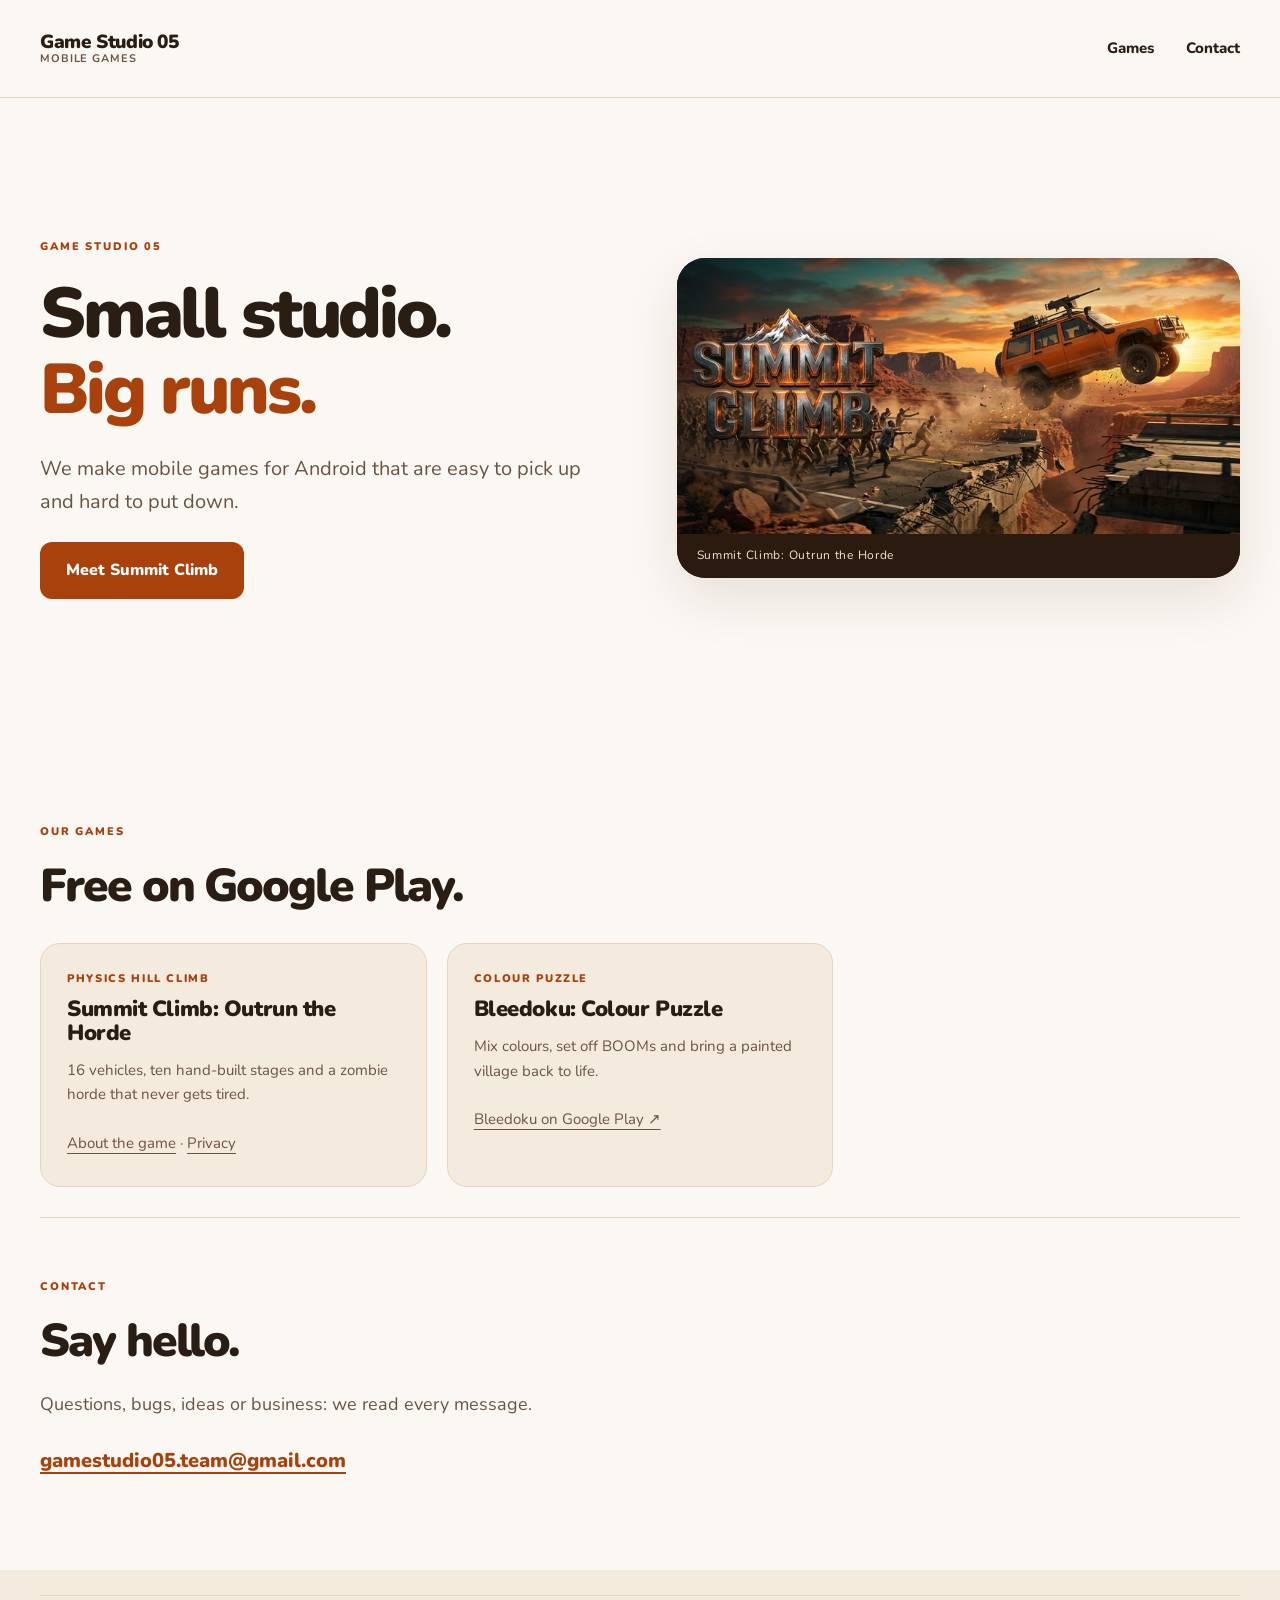
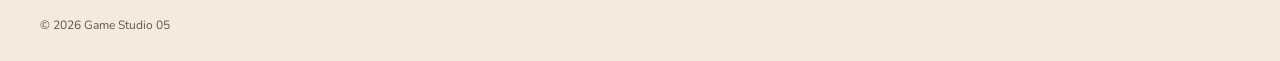
==== index.html @ c9cefb6d "Game Studio 05 site: studio home and Summit Climb pages" ====
<!DOCTYPE html>
<html lang="en-GB">
<head>
<meta charset="utf-8">
<meta name="viewport" content="width=device-width,initial-scale=1">
<title>Game Studio 05 | Mobile games for Android</title>
<meta http-equiv="Content-Security-Policy" content="default-src 'self'; script-src 'self'; style-src 'self'; img-src 'self'; font-src 'self'; media-src 'self'; connect-src 'self'; object-src 'none'; base-uri 'self'; form-action 'none'">
<meta name="referrer" content="strict-origin-when-cross-origin">
<meta name="description" content="Game Studio 05 makes mobile games for Android: Summit Climb, a physics hill climb with a zombie horde, and Bleedoku, a colour-mixing puzzle.">
<link rel="canonical" href="https://gamestudio05.github.io/">
<meta property="og:type" content="website">
<meta property="og:title" content="Game Studio 05">
<meta property="og:description" content="Mobile games for Android: Summit Climb and Bleedoku.">
<meta property="og:url" content="https://gamestudio05.github.io/">
<meta property="og:image" content="https://gamestudio05.github.io/assets/img/summit-social.jpg">
<meta name="twitter:card" content="summary_large_image">
<meta name="theme-color" content="#fbf7f2" media="(prefers-color-scheme: light)">
<meta name="theme-color" content="#15110e" media="(prefers-color-scheme: dark)">
<link rel="icon" href="/assets/img/summit-icon-32.png" sizes="32x32">
<link rel="apple-touch-icon" href="/assets/img/summit-icon-180.png">
<link rel="preload" as="font" href="/assets/fonts/nunito-latin.woff2" type="font/woff2" crossorigin>
<link rel="stylesheet" href="/assets/css/site.css">
<link rel="stylesheet" href="/assets/css/summit.css">
</head>
<body class="summit">
<a class="skip" href="#main">Skip to content</a>
<header>
<a class="sc-brand" href="/">
<span>Game Studio 05<small>MOBILE GAMES</small></span>
</a>
<nav aria-label="Main">
<a href="#games">Games</a>
<a href="#contact">Contact</a>
</nav>
</header>
<main id="main">
<section class="hero wrap">
<div>
<p class="eyebrow">GAME STUDIO 05</p>
<h1>Small studio.<br><em>Big runs.</em></h1>
<p class="lead">We make mobile games for Android that are easy to pick up and hard to put down.</p>
<div class="actions">
<a class="button" href="/summit-climb/">Meet Summit Climb</a>
</div>
</div>
<figure class="sc-art">
<picture>
<source type="image/avif" srcset="/assets/img/summit-feature-480.avif 480w, /assets/img/summit-feature-768.avif 768w, /assets/img/summit-feature-1024.avif 1024w" sizes="(max-width: 600px) calc(100vw - 32px), (max-width: 1000px) 45vw, 560px">
<source type="image/webp" srcset="/assets/img/summit-feature-480.webp 480w, /assets/img/summit-feature-768.webp 768w, /assets/img/summit-feature-1024.webp 1024w" sizes="(max-width: 600px) calc(100vw - 32px), (max-width: 1000px) 45vw, 560px">
<img src="/assets/img/summit-feature-768.jpg" width="1024" height="500" alt="Summit Climb: an off-roader races up a desert road ahead of a zombie horde" fetchpriority="high" decoding="async">
</picture>
<figcaption>Summit Climb: Outrun the Horde</figcaption>
</figure>
</section>
<section class="section wrap" id="games">
<div class="heading">
<div>
<p class="eyebrow">OUR GAMES</p>
<h2>Free on Google Play.</h2>
</div>
</div>
<ul class="sc-features">
<li>
<span class="tag">PHYSICS HILL CLIMB</span>
<h3>Summit Climb: Outrun the Horde</h3>
<p>16 vehicles, ten hand-built stages and a zombie horde that never gets tired.</p>
<p><a href="/summit-climb/">About the game</a> &middot; <a href="/summit-climb/privacy/">Privacy</a></p>
</li>
<li>
<span class="tag">COLOUR PUZZLE</span>
<h3>Bleedoku: Colour Puzzle</h3>
<p>Mix colours, set off BOOMs and bring a painted village back to life.</p>
<p><a href="https://play.google.com/store/apps/details?id=com.bleedoku.game" rel="noopener noreferrer">Bleedoku on Google Play &#8599;</a></p>
</li>
</ul>
</section>
<section class="sc-contact wrap" id="contact">
<div>
<p class="eyebrow">CONTACT</p>
<h2>Say hello.</h2>
<p>Questions, bugs, ideas or business: we read every message.</p>
<p><a class="sc-mail" href="mailto:gamestudio05.team@gmail.com">gamestudio05.team@gmail.com</a></p>
</div>
</section>
</main>
<footer>
<div class="wrap">
<div class="copyright">&copy; 2026 Game Studio 05</div>
</div>
</footer>
</body>
</html>
---- assets/css/site.css ----
@font-face {
  font-family:Nunito;
  src:url('../fonts/nunito-latin.woff2') format('woff2');
  font-weight:200 1000;
  font-display:swap
}
:root {
  color-scheme:light dark;
  --bg:#fcfaff;
  --surface:#f0eaf8;
  --card:#fff;
  --ink:#2b2450;
  --muted:#635675;
  --pink:#d63f8c;
  --violet:#7752de;
  --accent:#6743ad;
  --line:#ded4e9;
  --cyan:#00c2ef;
  --magenta:#ff2995;
  --yellow:#ffce32;
  --space:24px;
  --radius:24px;
  --shadow:0 20px 55px #38235312;
  --small:14px;
  --body:18px;
  --h1:clamp(46px,5.5vw,80px);
  --h2:clamp(34px,3.6vw,52px)
}
* {
  box-sizing:border-box
}
body {
  margin:0;
  background:var(--bg);
  color:var(--ink);
  font:var(--body)/1.65 Nunito,sans-serif
}
a {
  color:inherit;
  text-underline-offset:5px
}
img {
  max-width:100%;
  height:auto;
  display:block
}
figure {
  margin:0
}
h1,h2,h3 {
  line-height:1.08;
  letter-spacing:-.045em;
  margin:0 0 24px;
  font-weight:900
}
h1 {
  font-size:var(--h1)
}
h2 {
  font-size:var(--h2)
}
h3 {
  font-size:29px
}
p {
  color:var(--muted);
  margin:0 0 24px;
  max-width:65ch
}
h1 em {
  font-style:normal;
  color:var(--accent)
}
.wrap {
  width:min(1200px,calc(100% - 80px));
  margin:auto
}
header {
  max-width:1360px;
  margin:auto;
  min-height:98px;
  display:flex;
  align-items:center;
  justify-content:space-between;
  padding:0 40px;
  gap:32px;
  border-bottom:1px solid var(--line)
}
.brand img {
  width:160px;
  height:80px;
  object-fit:contain
}
nav {
  display:flex;
  gap:32px
}
nav a {
  text-decoration:none;
  font-size:15px;
  font-weight:800;
  padding:14px 0
}
.button {
  display:inline-flex;
  align-items:center;
  justify-content:center;
  gap:20px;
  background:var(--accent);
  color:#fff;
  border:2px solid transparent;
  border-radius:12px;
  padding:16px 24px;
  min-height:48px;
  line-height:1.3;
  font-size:16px;
  font-weight:850;
  text-decoration:none;
  transition:background .18s
}
.button:hover {
  background:#4f3289
}
.button:active {
  background:#3e246c
}
.button[aria-disabled=true] {
  background:#6a6473;
  cursor:not-allowed
}
.compact {
  font-size:14px;
  padding:12px 18px
}
a:focus-visible,video:focus-visible {
  outline:3px solid var(--accent);
  outline-offset:5px
}
.hero {
  display:grid;
  grid-template-columns:1.05fr 1fr;
  align-items:center;
  gap:45px;
  min-height:635px;
  padding:65px 0 60px
}
.eyebrow {
  font-size:11px;
  letter-spacing:.17em;
  font-weight:900;
  color:var(--accent);
  margin-bottom:20px
}
.lead {
  font-size:20px;
  max-width:48ch
}
.actions {
  display:flex;
  gap:24px;
  align-items:center;
  flex-wrap:wrap
}
.watch {
  display:inline-flex;
  gap:12px;
  align-items:center;
  min-height:48px;
  text-decoration:none;
  font-size:15px;
  font-weight:800
}
.watch span {
  font-size:12px;
  display:grid;
  place-items:center;
  width:36px;
  height:36px;
  border:1px solid var(--line);
  border-radius:50%
}
.facts {
  font-size:12px;
  margin:24px 0 0
}
.facts span {
  padding:0 7px
}
.hero-art {
  background:#f4effa;
  border-radius:36px;
  overflow:hidden;
  box-shadow:var(--shadow)
}
.hero-art>img {
  width:100%;
  mix-blend-mode:multiply
}
.hero-art figcaption {
  color:#635675;
  text-align:center;
  font-size:12px;
  letter-spacing:.06em;
  padding:5px 20px 24px
}
.numbers {
  display:flex;
  align-items:center;
  justify-content:space-between;
  border-block:1px solid var(--line);
  padding:28px 0
}
.numbers>div {
  display:flex;
  align-items:center;
  gap:18px
}
.numbers strong {
  font-size:40px;
  line-height:1;
  color:var(--accent)
}
.numbers span {
  font-size:13px;
  max-width:80px;
  line-height:1.5;
  color:var(--muted)
}
.numbers p {
  font-size:14px;
  margin:0
}
.section {
  padding:90px 0 30px
}
.heading {
  display:flex;
  justify-content:space-between;
  align-items:end;
  gap:35px;
  margin-bottom:32px
}
.heading h2 {
  margin-bottom:0
}
.heading>p {
  font-size:16px;
  margin-bottom:5px
}
.video {
  background:var(--surface);
  border:1px solid var(--line);
  border-radius:var(--radius);
  overflow:hidden
}
.video video {
  display:block;
  width:100%;
  aspect-ratio:16/9;
  background:#241a38
}
.video figcaption {
  padding:16px 25px;
  font-size:14px;
  font-weight:800;
  display:flex;
  justify-content:space-between
}
.video figcaption span {
  font-size:12px;
  color:var(--muted);
  font-weight:500
}
.split {
  display:grid;
  grid-template-columns:1fr 1fr;
  align-items:center;
  gap:90px
}
.recipe {
  display:flex;
  gap:14px;
  align-items:center;
  margin:28px 0 36px
}
.recipe img {
  width:55px
}
.recipe b {
  font-size:18px;
  color:var(--muted)
}
.rule {
  border-top:1px solid var(--line);
  padding:18px 0 0
}
.rule p {
  font-size:15px;
  margin-top:6px
}
.phone-stage {
  background:var(--surface);
  border-radius:36px;
  padding:40px;
  display:grid;
  justify-items:center
}
.phone-stage img {
  width:235px;
  border-radius:24px;
  border:5px solid white;
  box-shadow:var(--shadow)
}
.phone-stage figcaption {
  font-size:12px;
  color:var(--muted);
  margin-top:18px
}
.story {
  background:var(--surface);
  padding:70px 0;
  margin-top:80px
}
.village {
  height:490px;
  border-radius:200px 200px 20px 20px;
  overflow:hidden
}
.village img {
  height:100%;
  width:100%;
  object-fit:cover;
  object-position:50% 25%
}
.characters {
  display:flex;
  gap:28px;
  margin-top:32px
}
.characters figure {
  max-width:90px;
  text-align:center;
  font-size:13px;
  font-weight:800
}
.characters img {
  width:90px;
  height:90px;
  border-radius:50%;
  margin-bottom:10px
}
.chapters {
  display:grid;
  grid-template-columns:repeat(6,1fr);
  gap:18px;
  margin-top:35px
}
.chapters article {
  min-width:0
}
.chapters img {
  height:220px;
  width:100%;
  object-fit:cover;
  border-radius:16px
}
.chapters span {
  font-size:11px;
  color:var(--accent);
  display:block;
  margin:16px 0 6px;
  font-weight:900
}
.chapters h3 {
  font-size:20px;
  line-height:1.2
}
.modes {
  display:grid;
  grid-template-columns:repeat(3,1fr);
  gap:24px
}
.modes article {
  background:var(--surface);
  border-radius:var(--radius);
  padding:30px 30px 0;
  overflow:hidden;
  height:540px
}
.modes article>span {
  display:block
}
.modes p {
  font-size:15px
}
.modes article>img {
  width:180px;
  margin:24px auto 0;
  border:4px solid white;
  border-radius:20px
}
.modes .pets>img {
  border:0;
  border-radius:50%;
  width:240px
}
.calm {
  display:grid;
  grid-template-columns:1fr 1fr;
  gap:50px;
  border-bottom:1px solid var(--line);
  padding-bottom:70px
}
.calm ul {
  list-style:none;
  padding:0;
  margin:0
}
.calm li {
  padding:13px 0;
  border-bottom:1px solid var(--line);
  font-size:16px
}
.calm li:before {
  content:'\2713';
  color:var(--accent);
  margin-right:15px;
  font-weight:900
}
.final {
  text-align:center;
  padding:100px 0
}
.final h2 {
  font-size:clamp(42px,4.8vw,68px)
}
.final p {
  margin:24px auto 0;
  font-size:12px
}
.final .eyebrow {
  margin:0 auto 18px
}
footer {
  background:var(--surface);
  padding:25px 0
}
.footer-top {
  display:flex;
  align-items:center;
  justify-content:space-between;
  gap:25px;
  padding:0 0 30px
}
.footer-top img {
  width:145px;
  height:70px;
  object-fit:contain
}
.footer-top p {
  font-size:13px;
  margin:0
}
.footer-top b {
  display:block;
  font-size:14px;
  margin-bottom:8px
}
.footer-top a {
  font-size:14px;
  display:inline-block;
  min-height:44px;
  line-height:44px
}
.copyright {
  display:flex;
  justify-content:space-between;
  border-top:1px solid var(--line);
  padding-top:20px;
  font-size:12px;
  color:var(--muted)
}
@media(prefers-color-scheme:dark) {
  :root {
  --bg:#171322;
  --surface:#241d33;
  --card:#30263f;
  --ink:#f1eaff;
  --muted:#c3b8d0;
  --accent:#bda3f1;
  --line:#494052;
  --shadow:none
}
.button {
  background:#bda3f1;
  color:#21152f
}
.button:hover {
  background:#cdb9f7
}
.button:active {
  background:#a78cde
}
.button[aria-disabled=true] {
  background:#82758d;
  color:#171322
}
.hero-art {
  background:#e5daf0
}
.eyebrow {
  color:#bda3f1
}

}
@media(max-width:1000px) {
  .wrap {
  width:calc(100% - 48px)
}
header {
  padding:0 24px;
  gap:20px
}
nav {
  gap:20px
}
.hero {
  gap:25px;
  min-height:560px
}
.actions {
  gap:15px
}
.split {
  gap:45px
}
.numbers p {
  display:none
}
.chapters {
  grid-template-columns:repeat(3,1fr)
}
.chapters img {
  height:280px
}
.modes {
  gap:16px
}
.modes article {
  padding:22px 22px 0
}
.modes h3 {
  font-size:25px
}
.footer-top {
  gap:15px
}

}
@media(max-width:600px) {
  .wrap {
  width:calc(100% - 32px)
}
header {
  padding:8px 16px 12px;
  flex-wrap:wrap;
  gap:0
}
.brand img {
  width:124px;
  height:58px
}
header .compact {
  font-size:12px;
  gap:8px;
  padding:10px 12px;
  margin-left:auto
}
nav {
  order:3;
  width:100%;
  justify-content:center;
  gap:35px
}
nav a {
  font-size:13px;
  padding:10px 0;
  min-height:44px
}
.hero {
  grid-template-columns:1fr;
  gap:30px;
  padding:44px 0 36px;
  text-align:left
}
.hero h1 {
  font-size:49px
}
.eyebrow {
  font-size:10px;
  letter-spacing:.13em
}
.hero .lead {
  font-size:18px
}
.actions {
  gap:16px;
  align-items:center
}
.actions .button {
  font-size:14px;
  padding:15px 18px
}
.watch {
  font-size:13px
}
.hero-art {
  border-radius:22px
}
.hero-art figcaption {
  font-size:11px;
  padding-bottom:16px
}
.facts {
  font-size:11px
}
.numbers {
  gap:12px;
  padding:22px 0
}
.numbers>div {
  display:block
}
.numbers strong {
  font-size:29px
}
.numbers span {
  display:block;
  font-size:11px;
  margin-top:7px
}
.section {
  padding:55px 0 20px
}
.heading {
  display:block;
  margin-bottom:24px
}
.heading p {
  margin-top:20px;
  font-size:15px
}
.heading .eyebrow {
  margin-top:0
}
.video {
  border-radius:15px
}
.video figcaption {
  display:block;
  font-size:13px;
  padding:14px 16px
}
.video figcaption span {
  display:block;
  margin-top:5px;
  font-size:11px
}
.split {
  grid-template-columns:1fr;
  gap:30px
}
.recipe {
  gap:9px
}
.recipe img {
  width:48px
}
.phone-stage {
  padding:28px;
  border-radius:24px
}
.phone-stage img {
  width:205px
}
.story {
  margin-top:45px;
  padding:40px 0
}
.village {
  height:350px
}
.characters {
  gap:25px
}
.characters img {
  width:75px;
  height:75px
}
.chapters {
  grid-template-columns:repeat(2,1fr);
  gap:18px
}
.chapters img {
  height:230px
}
.chapters h3 {
  font-size:19px
}
.modes {
  grid-template-columns:1fr;
  gap:20px
}
.modes article {
  height:450px;
  padding:26px 26px 0
}
.modes article>img {
  width:170px;
  margin-top:22px
}
.modes .pets {
  height:390px
}
.modes .pets>img {
  width:200px
}
.modes h3 {
  font-size:29px
}
.calm {
  grid-template-columns:1fr;
  gap:12px;
  padding-bottom:45px
}
.calm h2 {
  margin-bottom:12px
}
.calm li {
  font-size:14px
}
.final {
  padding:65px 0
}
.final p {
  max-width:280px;
  line-height:1.8
}
.footer-top {
  display:block
}
.footer-top>div {
  margin-bottom:22px
}
.copyright {
  display:block;
  line-height:2
}
.copyright span {
  display:block
}

}
@media(prefers-reduced-motion:reduce) {
  * {
  transition:none!important;
  animation:none!important;
  scroll-behavior:auto!important
}

}

/* Production components and responsive-image wrappers. */
.hero-art picture {
  display:block
}
.hero-art picture img {
  width:100%;
  mix-blend-mode:multiply
}
.phone-stage picture {
  display:block;
  width:235px
}
.phone-stage picture img {
  width:100%;
  height:auto
}
.modes article>picture {
  display:block;
  width:180px;
  margin:24px auto 0
}
.modes article>picture img {
  width:100%;
  border:4px solid #fff;
  border-radius:20px
}
.modes .pets>picture {
  width:240px
}
.modes .pets>picture img {
  border:0;
  border-radius:50%
}
.village picture {
  display:block;
  height:100%
}
.brand picture {
  display:block
}
.chapters {
  display:flex;
  overflow-x:auto;
  scroll-snap-type:x mandatory;
  padding:0 0 18px;
  scrollbar-color:var(--accent) var(--surface)
}
.chapters article {
  flex:0 0 calc((100% - 90px)/6);
  scroll-snap-align:start
}
.chapters:focus-visible,.modes:focus-visible {
  outline:3px solid var(--accent);
  outline-offset:5px
}
.skip {
  position:fixed;
  top:-100px;
  left:16px;
  background:var(--card);
  color:var(--ink);
  z-index:100;
  padding:12px 20px
}
.skip:focus {
  top:16px
}
.transcript {
  margin-top:18px;
  font-size:14px;
  max-width:70ch
}
.transcript summary {
  cursor:pointer;
  min-height:44px;
  padding:10px 0;
  font-weight:800
}
.transcript p {
  margin-top:12px
}
.mix-button {
  font:800 14px Nunito,sans-serif;
  background:var(--surface);
  color:var(--ink);
  border:1px solid var(--line);
  border-radius:10px;
  padding:12px 18px;
  min-height:44px;
  cursor:pointer;
  margin-bottom:20px
}
.mix-button:hover {
  border-color:var(--accent)
}
.mix-button:focus-visible,summary:focus-visible {
  outline:3px solid var(--accent);
  outline-offset:4px
}
.mixing img:last-child {
  animation:mix .6s ease-out
}
.mixing img:not(:last-child) {
  animation:drop .6s ease-out
}
@keyframes mix {
  0% {
  transform:scale(.8)
}
55% {
  transform:scale(1.12)
}
100% {
  transform:scale(1)
}

}
@keyframes drop {
  0% {
  transform:translateY(-10px)
}
100% {
  transform:none
}

}
.enter {
  animation:enter .5s ease-out
}
@keyframes enter {
  from {
  transform:translateY(12px)
}
to {
  transform:none
}

}
.policy {
  display:grid;
  grid-template-columns:240px minmax(0,1fr);
  gap:65px;
  padding:65px 0 90px;
  align-items:start
}
.policy article {
  max-width:65ch;
  min-width:0
}
.policy h1 {
  font-size:clamp(34px,4vw,52px)
}
.policy h2 {
  font-size:28px;
  margin-top:45px;
  scroll-margin-top:20px
}
.policy p,.policy li {
  font-size:17px;
  overflow-wrap:anywhere
}
.policy em {
  font-style:normal;
  color:var(--accent)
}
.contents {
  display:block;
  border:1px solid var(--line);
  border-radius:16px;
  padding:22px;
  background:var(--surface)
}
.contents h2 {
  font-size:19px;
  margin:0 0 18px;
  letter-spacing:0
}
.contents ol {
  margin:0;
  padding-left:20px
}
.contents a {
  font-size:14px;
  line-height:1.4;
  min-height:44px;
  display:flex;
  align-items:center;
  padding:8px 0
}
.policy table {
  border-collapse:collapse;
  width:100%;
  font-size:14px;
  table-layout:fixed
}
.policy th,.policy td {
  padding:12px 8px;
  border-bottom:1px solid var(--line);
  text-align:left;
  vertical-align:top;
  overflow-wrap:anywhere
}
.policy th:first-child {
  width:43%
}
.policy code {
  font-size:12px;
  overflow-wrap:anywhere
}
.policy a {
  color:var(--accent)
}
.policy ul {
  padding-left:22px
}
.copyright a {
  min-height:44px;
  display:inline-block
}
.footer-top>div:nth-child(2)>a {
  overflow-wrap:anywhere
}
.footer-top>div {
  min-width:0
}
footer picture {
  display:block
}
.rule b {
  display:block
}
a:hover {
  text-decoration-thickness:2px
}
a:active {
  opacity:.85
}
.rule p {
  margin-bottom:18px
}
video {
  color-scheme:dark
}
picture>img {
  object-fit:contain
}
.village picture>img,.chapters picture>img {
  object-fit:cover
}
.modes {
  padding-bottom:18px
}
.hero-art figcaption {
  line-height:1.5
}
@media(max-width:1000px) {
  .chapters article {
  flex-basis:calc((100% - 36px)/3)
}
.policy {
  gap:30px;
  grid-template-columns:200px minmax(0,1fr)
}

}
@media(max-width:600px) {
  .phone-stage picture {
  width:205px
}
.chapters article {
  flex-basis:75%
}
.chapters img {
  height:280px
}
.modes {
  display:flex;
  overflow-x:auto;
  scroll-snap-type:x mandatory
}
.modes article {
  flex:0 0 87%;
  scroll-snap-align:start
}
.modes .pets {
  height:450px
}
.modes article>picture {
  width:170px
}
.modes .pets>picture {
  width:190px
}
.policy {
  display:block;
  padding:35px 0 55px
}
.contents {
  margin-bottom:35px
}
.policy p,.policy li {
  font-size:16px
}
.policy table {
  font-size:12px
}
.policy td,.policy th {
  padding:9px 5px
}
.policy code {
  font-size:11px
}
header .button {
  max-width:180px
}
.recipe {
  gap:7px
}
.recipe img {
  width:46px
}
.actions {
  gap:12px
}
.brand img {
  width:110px
}
.footer-top a {
  font-size:13px
}
.final .button {
  max-width:100%
}

}
@media(max-width:350px) {
  .hero h1 {
  font-size:43px
}
header .compact {
  font-size:11px;
  padding:11px 9px
}
.brand img {
  width:98px
}
.hero .eyebrow {
  font-size:9px
}
.recipe {
  gap:5px
}
.recipe img {
  width:42px
}
.recipe b {
  font-size:15px
}

}
@media(prefers-reduced-motion:reduce) {
  * {
  animation:none!important;
  transition:none!important;
  scroll-behavior:auto!important
}

}
@media(forced-colors:active) {
  .button,.contents,.mix-button {
  border:2px solid ButtonText
}
.button {
  color:LinkText
}
.hero-art img {
  mix-blend-mode:normal
}

}
@media print {
  header,footer,.skip,.contents,.mix-button {
  display:none!important
}
:root {
  --ink:#000;
  --bg:#fff;
  --muted:#222;
  --accent:#000;
  --line:#aaa
}
body {
  font-size:11pt;
  background:#fff;
  color:#000
}
.policy {
  display:block;
  width:100%;
  padding:0
}
.policy article {
  max-width:none
}
.policy h1 {
  font-size:24pt
}
.policy h2 {
  font-size:16pt;
  break-after:avoid
}
.policy p,.policy li {
  font-size:11pt
}
.policy tr {
  break-inside:avoid
}
a {
  color:#000;
  text-decoration:underline
}
.policy table {
  font-size:9pt
}

}

/* Keep below-the-fold sections out of the initial rendering work. */
main>section:not(.hero) {
  content-visibility:auto;
  contain-intrinsic-size:auto 700px
}
.hero-art picture img {
  mix-blend-mode:normal
}
@media print {
  main>section {
  content-visibility:visible;
  contain-intrinsic-size:none
}

}

.video-shell summary { position:relative; cursor:pointer; list-style:none; min-height:48px; }
.video-shell summary::-webkit-details-marker { display:none; }
.video-shell summary picture { display:block; }
.video-shell summary img { width:100%; height:auto; }
.video-open { position:absolute; bottom:24px; left:24px; padding:12px 24px; border-radius:10px; background:#30214a; color:#fff; font-weight:850; }
.video-close { display:none; padding:12px 24px; color:var(--ink); }
.video-shell[open] summary picture,.video-shell[open] .video-open { display:none; }
.video-shell[open] .video-close { display:block; }
---- assets/css/summit.css ----
/* Summit Climb pages. Loaded after site.css; re-themes the shared components. */
.summit {
  --bg:#fbf7f2;
  --surface:#f4eade;
  --card:#fff;
  --ink:#2a1d14;
  --muted:#6a5444;
  --accent:#a8410c;
  --line:#e5d4c2;
  --shadow:0 20px 55px #3a1f0c1a
}
.summit .button {
  background:var(--accent);
  color:#fff
}
.summit .button:hover {
  background:#8a3409
}
.summit .button:active {
  background:#702a07
}
.summit .eyebrow {
  color:var(--accent)
}
@media(prefers-color-scheme:dark) {
  .summit {
    --bg:#15110e;
    --surface:#231a14;
    --card:#2e231b;
    --ink:#f6ece2;
    --muted:#cfbeae;
    --accent:#ffa05a;
    --line:#4a3a2e;
    --shadow:none
  }
  .summit .button {
    background:#ffa05a;
    color:#1f1209
  }
  .summit .button:hover {
    background:#ffb57d
  }
  .summit .button:active {
    background:#f08a3e
  }
}
.sc-brand {
  display:flex;
  align-items:center;
  gap:12px;
  text-decoration:none;
  font-weight:900;
  font-size:19px;
  letter-spacing:-.02em;
  line-height:1.1
}
.sc-brand picture {
  display:block;
  flex:none
}
.sc-brand img {
  width:48px;
  height:48px;
  border-radius:12px
}
.sc-brand small {
  display:block;
  font-size:11px;
  font-weight:700;
  letter-spacing:.08em;
  color:var(--muted)
}
.sc-art {
  border-radius:28px;
  overflow:hidden;
  box-shadow:var(--shadow);
  background:#2a1a10
}
.sc-art picture,.sc-art img {
  display:block;
  width:100%
}
.sc-art figcaption {
  font-size:12px;
  letter-spacing:.06em;
  padding:12px 20px 14px;
  color:#f4e3d3;
  background:#2a1a10;
  line-height:1.5
}
.sc-features {
  display:grid;
  grid-template-columns:repeat(3,1fr);
  gap:20px;
  list-style:none;
  padding:0;
  margin:0
}
.sc-features li {
  background:var(--surface);
  border:1px solid var(--line);
  border-radius:20px;
  padding:26px 26px 6px
}
.sc-features h3 {
  font-size:22px;
  letter-spacing:-.02em;
  margin-bottom:12px
}
.sc-features p {
  font-size:15px
}
.sc-features .tag {
  display:block;
  font-size:11px;
  letter-spacing:.15em;
  font-weight:900;
  color:var(--accent);
  margin-bottom:10px
}
.sc-shots {
  display:flex;
  gap:16px;
  overflow-x:auto;
  scroll-snap-type:x mandatory;
  padding:0 0 18px;
  margin:0;
  list-style:none;
  scrollbar-color:var(--accent) var(--surface)
}
.sc-shots li {
  flex:0 0 calc((100% - 32px)/3);
  scroll-snap-align:start
}
.sc-shots img {
  width:100%;
  border-radius:14px;
  border:1px solid var(--line)
}
.sc-shots:focus-visible {
  outline:3px solid var(--accent);
  outline-offset:5px
}
.sc-contact {
  display:grid;
  grid-template-columns:1fr 1fr;
  gap:40px;
  align-items:start;
  border-top:1px solid var(--line);
  padding:60px 0 70px
}
.sc-contact a {
  color:var(--accent);
  overflow-wrap:anywhere
}
.sc-contact ul {
  list-style:none;
  padding:0;
  margin:0
}
.sc-contact li {
  border-bottom:1px solid var(--line)
}
.sc-contact li a {
  display:flex;
  align-items:center;
  min-height:48px;
  font-weight:800;
  font-size:16px
}
.sc-mail {
  font-size:20px;
  font-weight:850
}
.sc-steps li {
  margin-bottom:10px
}
.policy .sc-note {
  border-left:4px solid var(--accent);
  background:var(--surface);
  padding:14px 18px;
  border-radius:0 12px 12px 0
}
.footer-links {
  display:flex;
  flex-wrap:wrap;
  gap:0 24px
}
@media(max-width:1000px) {
  .sc-features {
    grid-template-columns:repeat(2,1fr)
  }
  .sc-shots li {
    flex-basis:45%
  }
}
@media(max-width:600px) {
  .sc-brand {
    font-size:16px;
    gap:10px;
    min-height:58px
  }
  .sc-brand img {
    width:40px;
    height:40px;
    border-radius:10px
  }
  .sc-brand small {
    font-size:10px
  }
  .summit .hero h1 {
    font-size:42px
  }
  .sc-art {
    border-radius:18px
  }
  .sc-features {
    grid-template-columns:1fr;
    gap:14px
  }
  .sc-features li {
    padding:22px 20px 4px
  }
  .sc-shots li {
    flex-basis:85%
  }
  .sc-contact {
    grid-template-columns:1fr;
    gap:10px;
    padding:45px 0 50px
  }
  .sc-mail {
    font-size:17px
  }
  .footer-links {
    display:block
  }
}
@media(max-width:350px) {
  .sc-brand small {
    display:none
  }
  .summit .hero h1 {
    font-size:37px
  }
}
@media(forced-colors:active) {
  .sc-features li,.sc-note {
    border:1px solid CanvasText
  }
}
@media print {
  .sc-contact,.sc-shots {
    display:none!important
  }
}
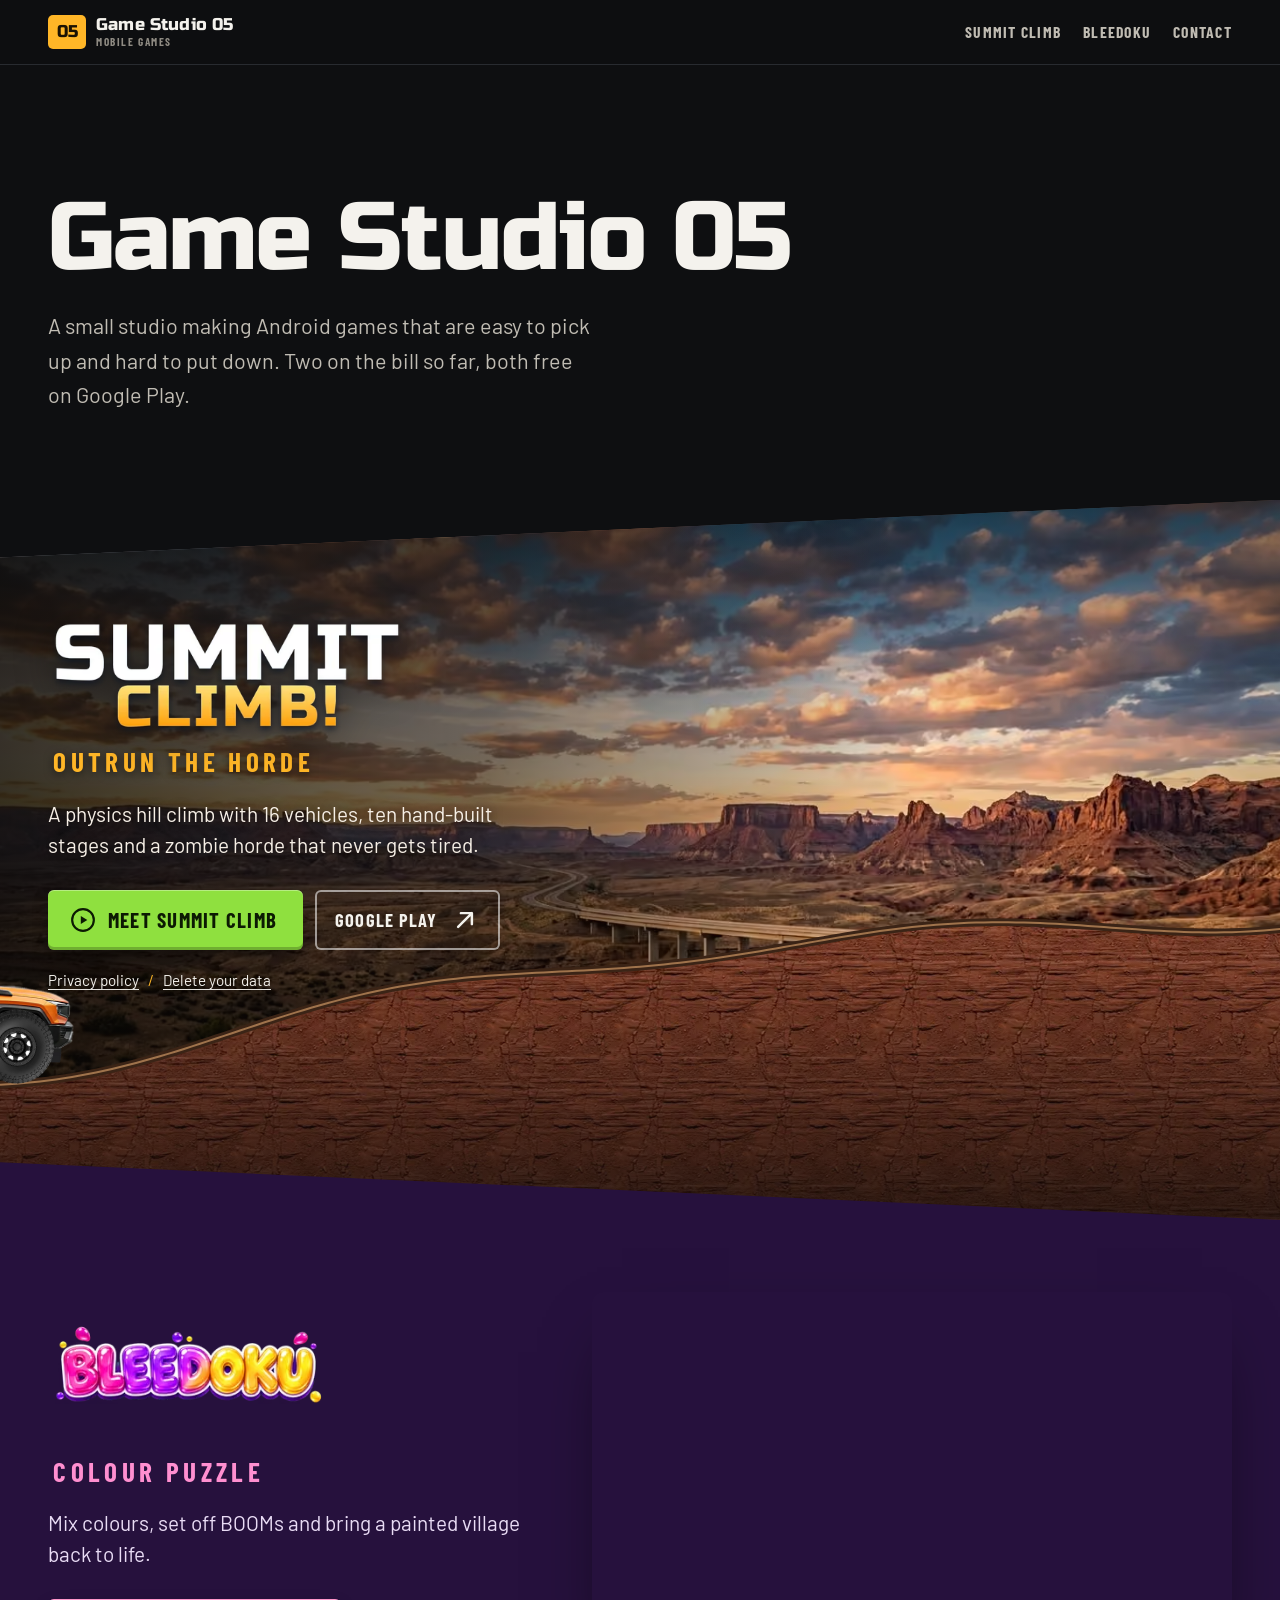
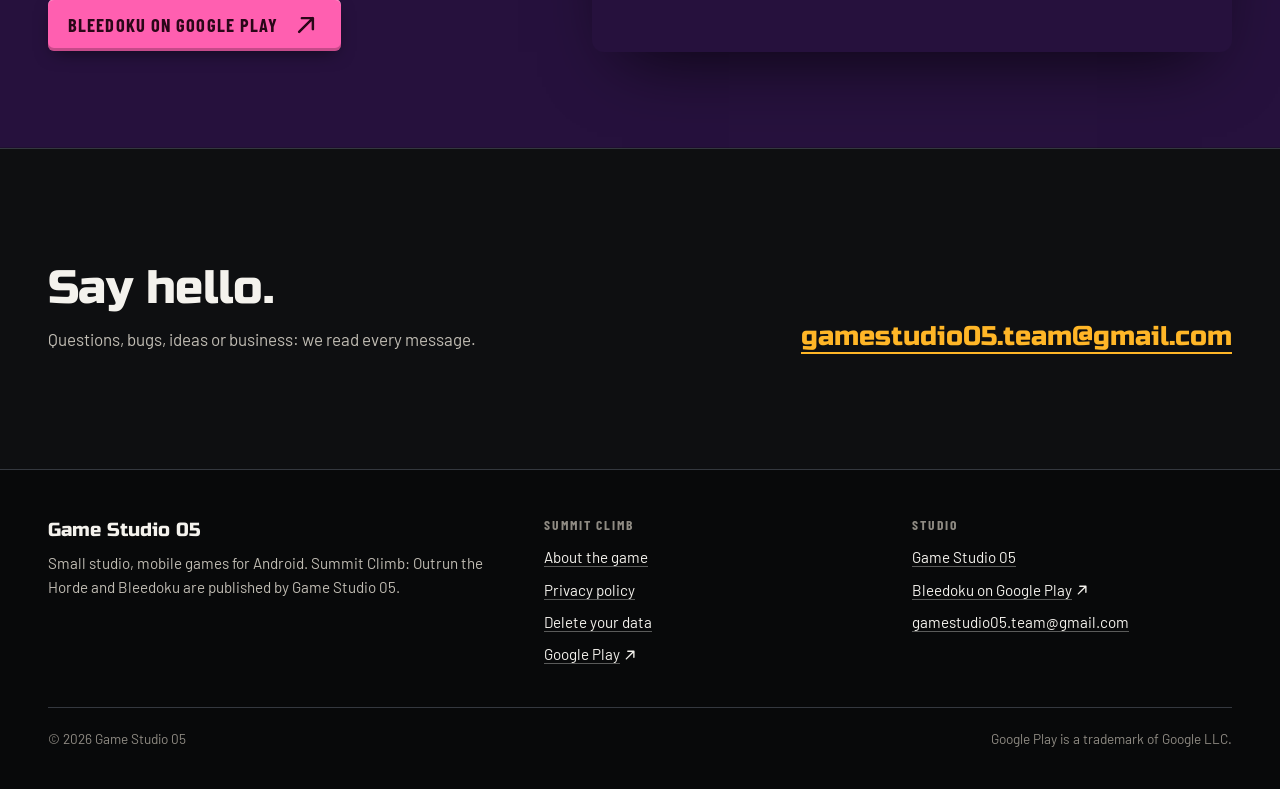
==== commit 1576aadb: "Redesign site: event-bill look, animated hero, vehicle lineup, stages, trailer - Summit Climb landin" ====
--- a/index.html
+++ b/index.html
@@ -4,88 +4,147 @@
 <meta charset="utf-8">
 <meta name="viewport" content="width=device-width,initial-scale=1">
 <title>Game Studio 05 | Mobile games for Android</title>
-<meta http-equiv="Content-Security-Policy" content="default-src 'self'; script-src 'self'; style-src 'self'; img-src 'self'; font-src 'self'; media-src 'self'; connect-src 'self'; object-src 'none'; base-uri 'self'; form-action 'none'">
+<meta http-equiv="Content-Security-Policy" content="default-src 'self'; script-src 'self' 'sha256-TTkpiu7VmJzlIJIToEE2RSGKJKx3FKjJg3OtOZBTOTg='; style-src 'self'; img-src 'self'; font-src 'self'; media-src 'self'; connect-src 'self'; object-src 'none'; base-uri 'self'; form-action 'none'">
 <meta name="referrer" content="strict-origin-when-cross-origin">
 <meta name="description" content="Game Studio 05 makes mobile games for Android: Summit Climb, a physics hill climb with a zombie horde, and Bleedoku, a colour-mixing puzzle.">
 <link rel="canonical" href="https://gamestudio05.github.io/">
 <meta property="og:type" content="website">
+<meta property="og:site_name" content="Game Studio 05">
 <meta property="og:title" content="Game Studio 05">
 <meta property="og:description" content="Mobile games for Android: Summit Climb and Bleedoku.">
 <meta property="og:url" content="https://gamestudio05.github.io/">
 <meta property="og:image" content="https://gamestudio05.github.io/assets/img/summit-social.jpg">
+<meta property="og:image:width" content="1200">
+<meta property="og:image:height" content="630">
+<meta property="og:image:alt" content="An orange off-roader leaps a broken desert bridge ahead of a zombie horde">
 <meta name="twitter:card" content="summary_large_image">
-<meta name="theme-color" content="#fbf7f2" media="(prefers-color-scheme: light)">
-<meta name="theme-color" content="#15110e" media="(prefers-color-scheme: dark)">
+<meta name="twitter:title" content="Game Studio 05">
+<meta name="twitter:description" content="Mobile games for Android: Summit Climb and Bleedoku.">
+<meta name="twitter:image" content="https://gamestudio05.github.io/assets/img/summit-social.jpg">
+<meta name="theme-color" content="#0e0f11">
 <link rel="icon" href="/assets/img/summit-icon-32.png" sizes="32x32">
 <link rel="apple-touch-icon" href="/assets/img/summit-icon-180.png">
-<link rel="preload" as="font" href="/assets/fonts/nunito-latin.woff2" type="font/woff2" crossorigin>
-<link rel="stylesheet" href="/assets/css/site.css">
-<link rel="stylesheet" href="/assets/css/summit.css">
+<link rel="preload" as="font" href="/assets/fonts/russo-one.woff2" type="font/woff2" crossorigin>
+<link rel="preload" as="font" href="/assets/fonts/barlow-condensed-700.woff2" type="font/woff2" crossorigin>
+<link rel="stylesheet" href="/assets/css/core.css">
+<link rel="stylesheet" href="/assets/css/game.css">
+<script src="/assets/js/summit.js" defer></script>
+<script type="application/ld+json">{"@context":"https://schema.org","@type":"Organization","name":"Game Studio 05","url":"https://gamestudio05.github.io/","email":"gamestudio05.team@gmail.com","logo":"https://gamestudio05.github.io/assets/img/summit-icon-192.png"}</script>
 </head>
-<body class="summit">
+<body class="page-home">
 <a class="skip" href="#main">Skip to content</a>
-<header>
-<a class="sc-brand" href="/">
-<span>Game Studio 05<small>MOBILE GAMES</small></span>
+<header class="site-header">
+<div class="wrap">
+<a class="brand" href="/" aria-label="Game Studio 05 home">
+<span class="studio-mark" aria-hidden="true">05</span>
+<span class="brand-text">Game Studio 05<small>Mobile games</small></span>
 </a>
-<nav aria-label="Main">
-<a href="#games">Games</a>
+<nav class="site-nav" aria-label="Main">
+<a href="#summit-climb">Summit Climb</a>
+<a href="#bleedoku">Bleedoku</a>
 <a href="#contact">Contact</a>
 </nav>
+</div>
 </header>
+
 <main id="main">
-<section class="hero wrap">
-<div>
-<p class="eyebrow">GAME STUDIO 05</p>
-<h1>Small studio.<br><em>Big runs.</em></h1>
-<p class="lead">We make mobile games for Android that are easy to pick up and hard to put down.</p>
-<div class="actions">
-<a class="button" href="/summit-climb/">Meet Summit Climb</a>
+
+<section class="marquee" aria-labelledby="studio-title">
+<div class="wrap">
+<h1 id="studio-title">Game Studio 05</h1>
+<p class="marquee-lead">A small studio making Android games that are easy to pick up and hard to put down. Two on the bill so far, both free on Google Play.</p>
+</div>
+</section>
+
+<section class="act act-summit" id="summit-climb" aria-labelledby="summit-title">
+<picture class="act-bg">
+<source type="image/avif" srcset="/assets/img/hero/highway-768.avif 768w, /assets/img/hero/highway-1376.avif 1376w" sizes="100vw">
+<source type="image/webp" srcset="/assets/img/hero/highway-768.webp 768w, /assets/img/hero/highway-1376.webp 1376w" sizes="100vw">
+<img src="/assets/img/hero/highway-1376.jpg" width="1376" height="768" alt="" fetchpriority="high" decoding="async">
+</picture>
+<canvas class="hero-stage" aria-hidden="true" data-attract></canvas>
+<div class="wrap act-copy">
+<h2 id="summit-title">
+<picture>
+<source type="image/avif" srcset="/assets/img/brand/summit-logo-480.avif 480w, /assets/img/brand/summit-logo-960.avif 960w" sizes="(max-width: 600px) 64vw, 380px">
+<source type="image/webp" srcset="/assets/img/brand/summit-logo-480.webp 480w, /assets/img/brand/summit-logo-960.webp 960w" sizes="(max-width: 600px) 64vw, 380px">
+<img class="act-logo" src="/assets/img/brand/summit-logo-480.png" width="480" height="158" alt="Summit Climb" decoding="async">
+</picture>
+<span class="hero-sub">Outrun the Horde</span>
+</h2>
+<p>A physics hill climb with 16 vehicles, ten hand-built stages and a zombie horde that never gets tired.</p>
+<div class="hero-actions">
+<a class="btn btn-play" href="/summit-climb/"><svg viewBox="0 0 24 24" aria-hidden="true"><circle cx="12" cy="12" r="10" fill="none" stroke="currentColor" stroke-width="2"/><path d="M10 8.2v7.6l6-3.8z" fill="currentColor"/></svg><span>Meet Summit Climb</span></a>
+<a class="btn btn-ghost" href="https://play.google.com/store/apps/details?id=com.gamestudio05.summitclimb&amp;referrer=utm_source%3Dwebsite%26utm_medium%3Dstudio-home" rel="noopener noreferrer"><span>Google Play</span><svg class="icon-ext" viewBox="0 0 16 16" aria-hidden="true"><path d="M5 3h8v8M13 3L3 13" fill="none" stroke="currentColor" stroke-width="1.8" stroke-linecap="round" stroke-linejoin="round"/></svg></a>
+</div>
+<p class="act-links"><a href="/summit-climb/privacy/">Privacy policy</a> <span aria-hidden="true">/</span> <a href="/summit-climb/delete-data/">Delete your data</a></p>
+</div>
+</section>
+
+<section class="act act-bleedoku" id="bleedoku" aria-labelledby="bleedoku-title">
+<div class="wrap act-bleedoku-grid">
+<div class="act-copy">
+<h2 id="bleedoku-title">
+<picture>
+<source type="image/avif" srcset="/assets/img/bleedoku/logo-160.avif 160w, /assets/img/bleedoku/logo-320.avif 320w" sizes="260px">
+<source type="image/webp" srcset="/assets/img/bleedoku/logo-160.webp 160w, /assets/img/bleedoku/logo-320.webp 320w" sizes="260px">
+<img class="bleedoku-logo" src="/assets/img/bleedoku/logo-320.png" width="320" height="180" alt="Bleedoku" loading="lazy" decoding="async">
+</picture>
+<span class="hero-sub">Colour Puzzle</span>
+</h2>
+<p>Mix colours, set off BOOMs and bring a painted village back to life.</p>
+<div class="hero-actions">
+<a class="btn btn-bleedoku" href="https://play.google.com/store/apps/details?id=com.bleedoku.game" rel="noopener noreferrer"><span>Bleedoku on Google Play</span><svg class="icon-ext" viewBox="0 0 16 16" aria-hidden="true"><path d="M5 3h8v8M13 3L3 13" fill="none" stroke="currentColor" stroke-width="1.8" stroke-linecap="round" stroke-linejoin="round"/></svg></a>
 </div>
 </div>
-<figure class="sc-art">
+<figure class="bleedoku-art">
 <picture>
-<source type="image/avif" srcset="/assets/img/summit-feature-480.avif 480w, /assets/img/summit-feature-768.avif 768w, /assets/img/summit-feature-1024.avif 1024w" sizes="(max-width: 600px) calc(100vw - 32px), (max-width: 1000px) 45vw, 560px">
-<source type="image/webp" srcset="/assets/img/summit-feature-480.webp 480w, /assets/img/summit-feature-768.webp 768w, /assets/img/summit-feature-1024.webp 1024w" sizes="(max-width: 600px) calc(100vw - 32px), (max-width: 1000px) 45vw, 560px">
-<img src="/assets/img/summit-feature-768.jpg" width="1024" height="500" alt="Summit Climb: an off-roader races up a desert road ahead of a zombie horde" fetchpriority="high" decoding="async">
+<source type="image/avif" srcset="/assets/img/bleedoku/trailer-poster-480.avif 480w, /assets/img/bleedoku/trailer-poster-768.avif 768w, /assets/img/bleedoku/trailer-poster-1200.avif 1200w" sizes="(max-width: 900px) 100vw, 640px">
+<source type="image/webp" srcset="/assets/img/bleedoku/trailer-poster-480.webp 480w, /assets/img/bleedoku/trailer-poster-768.webp 768w, /assets/img/bleedoku/trailer-poster-1200.webp 1200w" sizes="(max-width: 900px) 100vw, 640px">
+<img src="/assets/img/bleedoku/trailer-poster-768.jpg" width="768" height="432" alt="Bleedoku's jelly characters burst out of a splash of pink, blue and yellow paint" loading="lazy" decoding="async">
 </picture>
-<figcaption>Summit Climb: Outrun the Horde</figcaption>
 </figure>
+</div>
 </section>
-<section class="section wrap" id="games">
-<div class="heading">
+
+<section class="contact" id="contact" aria-labelledby="contact-title">
+<div class="wrap contact-grid">
 <div>
-<p class="eyebrow">OUR GAMES</p>
-<h2>Free on Google Play.</h2>
+<h2 id="contact-title">Say hello.</h2>
+<p>Questions, bugs, ideas or business: we read every message.</p>
+</div>
+<p class="contact-mail"><a href="mailto:gamestudio05.team@gmail.com">gamestudio05.team@gmail.com</a></p>
+</div>
+</section>
+
+</main>
+
+<footer class="site-footer">
+<div class="wrap">
+<div class="footer-grid">
+<div>
+<p class="footer-studio">Game Studio 05</p>
+<p>Small studio, mobile games for Android. Summit Climb: Outrun the Horde and Bleedoku are published by Game Studio 05.</p>
+</div>
+<div>
+<h2>Summit Climb</h2>
+<ul>
+<li><a href="/summit-climb/">About the game</a></li>
+<li><a href="/summit-climb/privacy/">Privacy policy</a></li>
+<li><a href="/summit-climb/delete-data/">Delete your data</a></li>
+<li><a href="https://play.google.com/store/apps/details?id=com.gamestudio05.summitclimb" rel="noopener noreferrer">Google Play<svg class="icon-ext" viewBox="0 0 16 16" aria-hidden="true"><path d="M5 3h8v8M13 3L3 13" fill="none" stroke="currentColor" stroke-width="1.8" stroke-linecap="round" stroke-linejoin="round"/></svg></a></li>
+</ul>
+</div>
+<div>
+<h2>Studio</h2>
+<ul>
+<li><a href="/">Game Studio 05</a></li>
+<li><a href="https://play.google.com/store/apps/details?id=com.bleedoku.game" rel="noopener noreferrer">Bleedoku on Google Play<svg class="icon-ext" viewBox="0 0 16 16" aria-hidden="true"><path d="M5 3h8v8M13 3L3 13" fill="none" stroke="currentColor" stroke-width="1.8" stroke-linecap="round" stroke-linejoin="round"/></svg></a></li>
+<li><a href="mailto:gamestudio05.team@gmail.com">gamestudio05.team@gmail.com</a></li>
+</ul>
 </div>
 </div>
-<ul class="sc-features">
-<li>
-<span class="tag">PHYSICS HILL CLIMB</span>
-<h3>Summit Climb: Outrun the Horde</h3>
-<p>16 vehicles, ten hand-built stages and a zombie horde that never gets tired.</p>
-<p><a href="/summit-climb/">About the game</a> &middot; <a href="/summit-climb/privacy/">Privacy</a></p>
-</li>
-<li>
-<span class="tag">COLOUR PUZZLE</span>
-<h3>Bleedoku: Colour Puzzle</h3>
-<p>Mix colours, set off BOOMs and bring a painted village back to life.</p>
-<p><a href="https://play.google.com/store/apps/details?id=com.bleedoku.game" rel="noopener noreferrer">Bleedoku on Google Play &#8599;</a></p>
-</li>
-</ul>
-</section>
-<section class="sc-contact wrap" id="contact">
-<div>
-<p class="eyebrow">CONTACT</p>
-<h2>Say hello.</h2>
-<p>Questions, bugs, ideas or business: we read every message.</p>
-<p><a class="sc-mail" href="mailto:gamestudio05.team@gmail.com">gamestudio05.team@gmail.com</a></p>
-</div>
-</section>
-</main>
-<footer>
-<div class="wrap">
-<div class="copyright">&copy; 2026 Game Studio 05</div>
+<div class="footer-base"><span>&copy; 2026 Game Studio 05</span><span>Google Play is a trademark of Google LLC.</span></div>
 </div>
 </footer>
 </body>
--- a/assets/css/core.css
+++ b/assets/css/core.css
@@ -0,0 +1,121 @@
+/* Game Studio 05: shared tokens, type, header, footer, buttons. */
+
+@font-face { font-family: "Russo One"; src: url("/assets/fonts/russo-one.woff2") format("woff2"); font-weight: 400; font-display: swap; }
+@font-face { font-family: "Barlow"; src: url("/assets/fonts/barlow-400.woff2") format("woff2"); font-weight: 400; font-display: swap; }
+@font-face { font-family: "Barlow"; src: url("/assets/fonts/barlow-600.woff2") format("woff2"); font-weight: 600; font-display: swap; }
+@font-face { font-family: "Barlow Condensed"; src: url("/assets/fonts/barlow-condensed-700.woff2") format("woff2"); font-weight: 700; font-display: swap; }
+
+:root {
+  color-scheme: dark;
+  --asphalt: #0e0f11;
+  --asphalt-2: #16181b;
+  --asphalt-3: #202328;
+  --line: #34383f;
+  --ink: #f4f2ed;
+  --ink-2: #c0bcb3;
+  --ink-3: #8f8b83;
+  --amber: #ffb627;
+  --amber-hi: #ffd166;
+  --amber-ink: #1a1203;
+  --amber-ink-2: #4a3608;
+  --orange: #e8622c;
+  --go: #8fe03f;
+  --go-hi: #a8f05c;
+  --go-ink: #0c1a03;
+  --blood: #c8312b;
+
+  --display: "Russo One", "Barlow Condensed", system-ui, sans-serif;
+  --bill: "Barlow Condensed", "Arial Narrow", system-ui, sans-serif;
+  --body: "Barlow", system-ui, -apple-system, "Segoe UI", Roboto, sans-serif;
+
+  --gutter: clamp(16px, 4vw, 48px);
+  --max: 1240px;
+  --slope: 4.5vw;           /* the climb: every band edge rises left to right */
+  --ease-out: cubic-bezier(0.16, 1, 0.3, 1);
+  --radius: 6px;
+}
+
+*, *::before, *::after { box-sizing: border-box; }
+html { -webkit-text-size-adjust: 100%; text-size-adjust: 100%; scroll-padding-top: 84px; }
+body {
+  margin: 0;
+  background: var(--asphalt);
+  color: var(--ink);
+  font: 400 1.0625rem/1.6 var(--body);
+  font-kerning: normal;
+  overflow-x: clip;
+}
+img, picture, svg, canvas, video { display: block; max-width: 100%; }
+img { height: auto; }
+h1, h2, h3, h4 { margin: 0; font-weight: 400; text-wrap: balance; }
+p { margin: 0; text-wrap: pretty; }
+ul, ol { margin: 0; padding: 0; }
+a { color: inherit; text-underline-offset: 0.2em; text-decoration-thickness: 1px; }
+a:hover { text-decoration-thickness: 2px; }
+::selection { background: var(--amber); color: var(--amber-ink); }
+:focus-visible { outline: 3px solid var(--amber); outline-offset: 3px; border-radius: 2px; }
+html { scrollbar-color: var(--line) var(--asphalt); }
+
+.wrap { width: min(100% - 2 * var(--gutter), var(--max)); margin-inline: auto; }
+.visually-hidden { position: absolute !important; width: 1px; height: 1px; overflow: hidden; clip: rect(0 0 0 0); white-space: nowrap; }
+
+.skip {
+  position: absolute; left: 12px; top: -100px; z-index: 100;
+  background: var(--amber); color: var(--amber-ink); padding: 10px 16px; font-weight: 600; border-radius: var(--radius);
+}
+.skip:focus { top: 12px; }
+
+/* ---------- Header ---------- */
+.site-header {
+  position: sticky; top: 0; z-index: 50;
+  background: color-mix(in srgb, var(--asphalt) 88%, transparent);
+  border-bottom: 1px solid color-mix(in srgb, var(--line) 70%, transparent);
+  -webkit-backdrop-filter: saturate(1.2) blur(10px);
+  backdrop-filter: saturate(1.2) blur(10px);
+}
+.site-header .wrap { display: flex; align-items: center; gap: 24px; min-height: 64px; }
+.brand { display: inline-flex; align-items: center; gap: 10px; text-decoration: none; margin-right: auto; }
+.brand img { width: auto; height: 34px; }
+.brand-text { font: 400 1.05rem/1 var(--display); letter-spacing: 0.01em; }
+.brand-text small { display: block; margin-top: 3px; font: 700 0.7rem/1 var(--bill); letter-spacing: 0.14em; color: var(--ink-3); text-transform: uppercase; }
+.site-nav { display: flex; gap: 22px; }
+.site-nav a { font: 700 0.98rem/1 var(--bill); letter-spacing: 0.08em; text-transform: uppercase; text-decoration: none; color: var(--ink-2); padding: 8px 0; }
+.site-nav a:hover, .site-nav a[aria-current="page"] { color: var(--ink); box-shadow: inset 0 -2px 0 var(--amber); }
+@media (max-width: 720px) { .site-nav { display: none; } }
+
+/* ---------- Buttons ---------- */
+.btn {
+  --b-bg: var(--go); --b-ink: var(--go-ink); --b-hi: var(--go-hi);
+  display: inline-flex; align-items: center; justify-content: center; gap: 12px;
+  min-height: 52px; padding: 0 24px 0 20px;
+  background: var(--b-bg); color: var(--b-ink);
+  font: 700 1.15rem/1 var(--bill); letter-spacing: 0.06em; text-transform: uppercase; text-decoration: none;
+  border: 0; border-radius: var(--radius); cursor: pointer;
+  box-shadow: 0 1px 0 rgb(255 255 255 / 0.35) inset, 0 -3px 0 rgb(0 0 0 / 0.22) inset, 0 6px 18px -6px rgb(0 0 0 / 0.6);
+  transition: background-color 160ms var(--ease-out), transform 160ms var(--ease-out);
+}
+.btn:hover { background: var(--b-hi); text-decoration: none; }
+.btn:active { transform: translateY(1px); }
+.btn svg { width: 22px; height: 22px; flex: none; }
+.btn small { display: block; font: 600 0.72rem/1 var(--body); letter-spacing: 0.02em; text-transform: none; opacity: 0.8; margin-bottom: 3px; }
+.btn .btn-label { display: flex; flex-direction: column; align-items: flex-start; }
+.btn-compact { min-height: 40px; padding: 0 14px 0 12px; font-size: 0.98rem; gap: 8px; }
+.btn-compact svg { width: 16px; height: 16px; }
+@media (max-width: 480px) { .btn-compact .lg { display: none; } .brand-text small { display: none; } }
+.btn-ghost { --b-bg: transparent; --b-ink: var(--ink); --b-hi: rgb(255 255 255 / 0.08); box-shadow: inset 0 0 0 2px rgb(255 255 255 / 0.55); }
+.btn-ghost:hover { box-shadow: inset 0 0 0 2px var(--ink); }
+.btn-ink { --b-bg: var(--amber-ink); --b-ink: var(--amber); --b-hi: #2c2008; }
+
+/* ---------- Footer ---------- */
+.site-footer { background: #08090a; border-top: 1px solid var(--line); padding: 48px 0 40px; color: var(--ink-2); font-size: 0.95rem; }
+.footer-grid { display: grid; grid-template-columns: 1.4fr repeat(2, minmax(0, 1fr)); gap: 32px 48px; }
+.footer-grid h2 { font: 700 0.85rem/1 var(--bill); letter-spacing: 0.14em; text-transform: uppercase; color: var(--ink-3); margin-bottom: 14px; }
+.footer-grid ul { list-style: none; display: grid; gap: 8px; }
+.footer-grid a { color: var(--ink); text-decoration-color: color-mix(in srgb, var(--ink) 35%, transparent); }
+.footer-studio { font: 400 1.2rem/1.2 var(--display); color: var(--ink); margin-bottom: 10px; }
+.footer-base { margin-top: 40px; padding-top: 20px; border-top: 1px solid var(--line); display: flex; flex-wrap: wrap; justify-content: space-between; gap: 8px 24px; color: var(--ink-3); font-size: 0.85rem; }
+@media (max-width: 720px) { .footer-grid { grid-template-columns: 1fr 1fr; } .footer-grid > :first-child { grid-column: 1 / -1; } }
+@media (max-width: 380px) { .footer-grid { grid-template-columns: 1fr; } }
+
+.icon-ext { width: 0.8em; height: 0.8em; display: inline-block; vertical-align: -0.05em; margin-left: 0.25em; }
+@media (prefers-reduced-motion: no-preference) { html { scroll-behavior: smooth; } }
--- a/assets/css/game.css
+++ b/assets/css/game.css
@@ -0,0 +1,329 @@
+/* Game Studio 05: the event bill. Marketing pages (studio home, Summit Climb). */
+
+h2 { font: 400 clamp(2.05rem, 1.25rem + 3.1vw, 4.1rem)/1.02 var(--display); letter-spacing: -0.012em; }
+.bill-word { font-family: var(--bill); font-weight: 700; text-transform: uppercase; letter-spacing: 0.04em; color: var(--amber); }
+
+.section-head { display: grid; grid-template-columns: minmax(0, 1.1fr) minmax(0, 1fr); gap: 20px 56px; align-items: end; margin-bottom: clamp(28px, 4vw, 52px); }
+.section-head p { color: var(--ink-2); max-width: 48ch; font-size: 1.1rem; }
+@media (max-width: 860px) { .section-head { grid-template-columns: 1fr; } }
+
+section { position: relative; }
+.lineup, .stages, .armory, .daily, .trailer, .gallery, .small-print, .contact { padding-block: clamp(72px, 9vw, 128px); }
+
+/* ---------- Hero / attract stage ---------- */
+.hero, .act-summit {
+  position: relative; isolation: isolate; overflow: hidden;
+  display: flex; flex-direction: column;
+  min-height: clamp(640px, calc(100svh - 64px), 940px);
+  background: #3a2215;
+}
+.hero-bg, .act-bg { position: absolute; inset: 0; z-index: -2; }
+.hero-bg img, .act-bg img { width: 100%; height: 100%; object-fit: cover; object-position: 58% 38%; }
+.hero::before, .act-summit::before {
+  content: ""; position: absolute; inset: 0; z-index: -1; pointer-events: none;
+  background:
+    linear-gradient(90deg, rgb(10 8 6 / 0.82) 0%, rgb(10 8 6 / 0.55) 38%, rgb(10 8 6 / 0) 70%),
+    linear-gradient(180deg, rgb(10 8 6 / 0.55) 0%, rgb(10 8 6 / 0) 30%);
+}
+.hero, .act-summit { --stage-h: clamp(260px, 40vh, 420px); }
+.hero-stage { position: absolute; left: 0; right: 0; bottom: 0; width: 100%; height: var(--stage-h); z-index: 0; }
+.hero-copy, .act-copy { position: relative; z-index: 1; padding-block: clamp(36px, 8vh, 104px) calc(var(--stage-h) * 0.62); }
+.hero h1, .act-summit h2 { display: grid; gap: 10px; justify-items: start; }
+.hero-logo { width: clamp(240px, 34vw, 460px); filter: drop-shadow(0 6px 18px rgb(0 0 0 / 0.55)); }
+.act-logo { width: clamp(220px, 28vw, 380px); filter: drop-shadow(0 6px 18px rgb(0 0 0 / 0.55)); }
+.hero-sub {
+  font: 700 clamp(1.15rem, 0.9rem + 1vw, 1.7rem)/1 var(--bill); letter-spacing: 0.16em; text-transform: uppercase;
+  color: var(--amber); text-shadow: 0 2px 10px rgb(0 0 0 / 0.6); padding-left: 0.2em;
+}
+.hero-lead, .act-copy > p:not(.act-links) { max-width: 40ch; margin-top: 22px; font-size: clamp(1.08rem, 1rem + 0.4vw, 1.3rem); line-height: 1.5; color: #f6efe6; text-shadow: 0 1px 12px rgb(0 0 0 / 0.7); }
+.hero-actions { display: flex; flex-wrap: wrap; gap: 12px; margin-top: 30px; }
+.btn-play { min-height: 60px; padding-inline: 22px 26px; font-size: 1.3rem; }
+.btn-play svg { width: 26px; height: 26px; }
+.hero-facts { margin-top: 18px; font: 700 0.95rem/1.3 var(--bill); letter-spacing: 0.08em; text-transform: uppercase; color: #e5ddd2; text-shadow: 0 1px 8px rgb(0 0 0 / 0.8); }
+.hero-facts span, .act-links span { color: var(--amber); margin-inline: 6px; }
+.act-links { margin-top: 18px; font-size: 0.95rem; text-shadow: 0 1px 8px rgb(0 0 0 / 0.8); }
+@media (max-width: 600px) {
+  .hero, .act-summit { min-height: max(700px, calc(100svh - 64px)); }
+  .hero-bg img, .act-bg img { object-position: 64% 30%; }
+  .hero::before, .act-summit::before { background: linear-gradient(180deg, rgb(10 8 6 / 0.78) 0%, rgb(10 8 6 / 0.5) 45%, rgb(10 8 6 / 0) 70%); }
+  .hero, .act-summit { --stage-h: clamp(210px, 30svh, 280px); }
+  .hero-copy { padding-top: 28px; padding-bottom: calc(var(--stage-h) * 0.72); }
+  .act-summit .act-copy { padding-bottom: calc(var(--stage-h) * 0.72); }
+  .hero-actions .btn { width: 100%; }
+}
+
+/* ---------- The bill: amber band, rising edge ---------- */
+.bill {
+  position: relative; z-index: 2; margin-top: calc(-1 * var(--slope));
+  background: var(--amber); color: var(--amber-ink);
+  clip-path: polygon(0 var(--slope), 100% 0, 100% 100%, 0 100%);
+  padding: calc(var(--slope) + 18px) var(--gutter) 22px;
+}
+.bill-line {
+  display: flex; flex-wrap: wrap; justify-content: center; align-items: center; gap: 4px 28px;
+  font: 700 clamp(1.3rem, 0.9rem + 2vw, 2.5rem)/1.1 var(--bill); letter-spacing: 0.03em; text-transform: uppercase;
+}
+.bill-line span { display: inline-flex; align-items: center; gap: 28px; }
+.bill-line span + span::before { content: ""; width: 0.36em; height: 0.36em; background: var(--amber-ink); transform: rotate(45deg); flex: none; }
+@media (max-width: 600px) { .bill-line { gap: 2px 16px; } .bill-line span { gap: 16px; } }
+
+/* ---------- Lineup ---------- */
+.class-tabs { display: flex; flex-wrap: wrap; gap: 8px; margin-bottom: 36px; }
+.class-tabs[hidden] { display: none; }
+.class-tabs button {
+  font: 700 1.1rem/1 var(--bill); letter-spacing: 0.08em; text-transform: uppercase;
+  min-height: 46px; padding: 0 20px; border-radius: var(--radius); cursor: pointer;
+  color: var(--ink-2); background: var(--asphalt-2); border: 1px solid var(--line);
+  transition: background-color 160ms var(--ease-out), color 160ms var(--ease-out), border-color 160ms var(--ease-out);
+}
+.class-tabs button:hover { color: var(--ink); border-color: var(--ink-3); }
+.class-tabs button[aria-selected="true"] { background: var(--amber); color: var(--amber-ink); border-color: var(--amber); }
+.class-panel + .class-panel { margin-top: 56px; }
+.class-name { font: 700 1.5rem/1 var(--bill); letter-spacing: 0.1em; text-transform: uppercase; color: var(--amber); margin-bottom: 20px; }
+.js-tabs .class-panel + .class-panel { margin-top: 0; }
+.js-tabs .class-name { position: absolute; width: 1px; height: 1px; overflow: hidden; clip: rect(0 0 0 0); }
+.class-panel[hidden] { display: none; }
+.machines { list-style: none; display: grid; grid-template-columns: repeat(4, minmax(0, 1fr)); gap: 40px 28px; }
+.machine { position: relative; display: grid; grid-template-rows: auto auto auto; }
+.machine picture { position: relative; aspect-ratio: 16 / 9; display: flex; align-items: flex-end; justify-content: center; padding-bottom: 6px; }
+.machine picture::after { content: ""; position: absolute; left: 8%; right: 8%; bottom: 0; height: 14px; border-radius: 50%; background: radial-gradient(closest-side, rgb(0 0 0 / 0.7), transparent); z-index: -1; }
+.machine img { width: 100%; height: 100%; object-fit: contain; object-position: center bottom; }
+.plate {
+  position: absolute; top: 0; left: 0; display: grid; place-items: center;
+  min-width: 34px; height: 30px; padding: 0 8px; border-radius: 4px;
+  background: var(--ink); color: var(--asphalt); font: 400 1.05rem/1 var(--display);
+  box-shadow: 0 2px 8px rgb(0 0 0 / 0.4);
+}
+.machine h3 { margin-top: 16px; padding-top: 14px; border-top: 1px solid var(--line); font: 700 1.5rem/1 var(--bill); letter-spacing: 0.05em; text-transform: uppercase; }
+.machine p:last-child { margin-top: 6px; color: var(--ink-2); font-size: 1rem; }
+.lineup-note { margin-top: 48px; color: var(--ink-2); font-size: 1.05rem; }
+.lineup-note::before { content: ""; display: inline-block; width: 10px; height: 10px; margin-right: 12px; background: var(--go); transform: rotate(45deg); vertical-align: 0.05em; }
+@media (max-width: 1000px) { .machines { grid-template-columns: repeat(2, minmax(0, 1fr)); } }
+@media (max-width: 420px) { .machines { gap: 28px 16px; } .machine h3 { font-size: 1.25rem; } .machine p:last-child { font-size: 0.92rem; } .class-tabs button { padding: 0 14px; font-size: 1rem; } }
+
+.is-driving .machine { animation: drive-in 620ms var(--ease-out) both; }
+.is-driving .machine:nth-child(2) { animation-delay: 50ms; }
+.is-driving .machine:nth-child(3) { animation-delay: 100ms; }
+.is-driving .machine:nth-child(4) { animation-delay: 150ms; }
+@keyframes drive-in { from { opacity: 0; transform: translateX(-56px); } to { opacity: 1; transform: none; } }
+
+/* ---------- Stages rail ---------- */
+.stages { background: var(--asphalt-2); }
+.stages::before { content: ""; position: absolute; left: 0; right: 0; top: calc(-1 * var(--slope) + 1px); height: var(--slope); background: var(--asphalt-2); clip-path: polygon(0 100%, 100% 0, 100% 100%); }
+.stage-rail { position: relative; }
+.stage-list {
+  list-style: none; display: flex; gap: 18px; overflow-x: auto; overscroll-behavior-x: contain;
+  scroll-snap-type: x mandatory; scroll-padding-inline: max(var(--gutter), (100% - var(--max)) / 2);
+  padding: 4px max(var(--gutter), (100% - var(--max)) / 2) 22px;
+  scrollbar-width: thin; scrollbar-color: var(--amber) transparent;
+}
+.stage-list:focus-visible { outline-offset: -3px; }
+.stage { flex: 0 0 clamp(264px, 30vw, 380px); scroll-snap-align: start; position: relative; border-radius: 8px; overflow: hidden; background: #000; }
+.stage picture, .stage img { width: 100%; aspect-ratio: 4 / 5; object-fit: cover; }
+.stage img { transition: transform 700ms var(--ease-out); }
+.stage:hover img { transform: scale(1.04); }
+.stage-text { position: absolute; inset: auto 0 0 0; padding: 56px 20px 20px; background: linear-gradient(180deg, rgb(0 0 0 / 0), rgb(0 0 0 / 0.82) 55%); }
+.stage-text h3 { font: 400 1.6rem/1.05 var(--display); }
+.stage-text p:last-child { margin-top: 6px; color: #ddd8cf; font-size: 1rem; }
+.stage-no { position: static; display: inline-block; margin-bottom: 10px; padding: 5px 8px 4px; border-radius: 4px; background: var(--amber); color: var(--amber-ink); font: 700 0.85rem/1 var(--bill); letter-spacing: 0.1em; text-transform: uppercase; }
+.stage-text { display: flex; flex-direction: column; align-items: flex-start; }
+.rail-controls { display: flex; justify-content: flex-end; gap: 10px; margin-top: 10px; }
+.rail-controls[hidden] { display: none; }
+.rail-btn { width: 48px; height: 48px; display: grid; place-items: center; border-radius: 50%; border: 1px solid var(--line); background: var(--asphalt-3); color: var(--ink); cursor: pointer; transition: background-color 160ms var(--ease-out), opacity 160ms; }
+.rail-btn:hover { background: var(--amber); color: var(--amber-ink); border-color: var(--amber); }
+.rail-btn:disabled { opacity: 0.35; cursor: default; background: var(--asphalt-3); color: var(--ink); border-color: var(--line); }
+.rail-btn svg { width: 22px; height: 22px; }
+
+/* ---------- Outrun ---------- */
+.outrun { min-height: clamp(560px, 62vw, 860px); display: flex; align-items: center; overflow: hidden; isolation: isolate; background: #1b1410; }
+.outrun-plate { position: absolute; inset: 0; z-index: -2; }
+.outrun-plate img { width: 100%; height: 100%; object-fit: cover; object-position: 62% 50%; }
+.outrun::before { content: ""; position: absolute; inset: 0; z-index: -1; background: linear-gradient(90deg, rgb(12 8 6 / 0.88) 0%, rgb(12 8 6 / 0.6) 40%, rgb(12 8 6 / 0) 72%), linear-gradient(0deg, rgb(12 8 6 / 0.85) 0%, rgb(12 8 6 / 0) 30%); }
+.outrun-copy { padding-block: 96px 160px; }
+.outrun-copy h2 { font-size: clamp(2.6rem, 1.4rem + 5vw, 6rem); line-height: 0.96; }
+.outrun-copy p { max-width: 38ch; margin-top: 22px; font-size: clamp(1.08rem, 1rem + 0.35vw, 1.25rem); color: #f2ebe2; text-shadow: 0 1px 10px rgb(0 0 0 / 0.7); }
+@media (max-width: 700px) {
+  .outrun { align-items: flex-start; }
+  .outrun-plate img { object-position: 70% 50%; }
+  .outrun::before { background: linear-gradient(180deg, rgb(12 8 6 / 0.9) 0%, rgb(12 8 6 / 0.55) 50%, rgb(12 8 6 / 0.2) 75%, rgb(12 8 6 / 0.85) 100%); }
+  .outrun-copy { padding-block: 64px 200px; }
+}
+.march { position: absolute; left: 0; right: 0; bottom: 6px; height: 120px; pointer-events: none; }
+.march span {
+  position: absolute; bottom: 0; left: 0; width: 143px; height: 169px;
+  background: url("/assets/img/hero/horde.webp") 0 0 / 858px 676px no-repeat;
+  transform-origin: 0 100%; transform: translateX(-160px) scale(0.6); opacity: 0;
+}
+.march.is-on span { opacity: 1; animation: march-x 16s linear infinite, march-step 0.72s steps(6) infinite; }
+.march span:nth-child(2) { background-position-y: -169px; animation-delay: -2.6s, -0.2s; }
+.march span:nth-child(3) { background-position-y: -338px; animation-delay: -5.4s, -0.4s; }
+.march span:nth-child(4) { background-position-y: -507px; animation-delay: -8.1s, -0.1s; }
+.march span:nth-child(5) { background-position-y: 0; animation-delay: -10.7s, -0.3s; }
+.march span:nth-child(6) { background-position-y: -338px; animation-delay: -13.3s, -0.5s; }
+@keyframes march-x { from { transform: translateX(-160px) scale(0.6); } to { transform: translateX(calc(100vw + 40px)) scale(0.6); } }
+@keyframes march-step { to { background-position-x: -858px; } }
+
+/* ---------- Night ---------- */
+.night { background: #07080b; padding-block: clamp(80px, 10vw, 140px); }
+.night-grid { display: grid; grid-template-columns: minmax(0, 0.8fr) minmax(0, 1.4fr); gap: 40px 64px; align-items: center; }
+.night-copy p { margin-top: 20px; color: var(--ink-2); max-width: 40ch; font-size: 1.1rem; }
+.night-shot { margin: 0; border-radius: 10px; overflow: hidden; box-shadow: 0 20px 50px -20px rgb(0 0 0 / 0.9); }
+.night-shot img { width: 100%; transition: filter 900ms var(--ease-out); }
+.js .night-shot img { filter: brightness(0.18) saturate(0.4); }
+.js .night-shot.is-lit img { filter: none; animation: lights-on 1100ms steps(1, end) both; }
+@keyframes lights-on { 0% { filter: brightness(0.18) saturate(0.4); } 12% { filter: brightness(0.85); } 22% { filter: brightness(0.3) saturate(0.5); } 34% { filter: none; } 100% { filter: none; } }
+@media (max-width: 860px) { .night-grid { grid-template-columns: 1fr; } }
+
+/* ---------- Armory: pegboard ---------- */
+.kit {
+  list-style: none; display: grid; grid-template-columns: repeat(5, minmax(0, 1fr)); gap: 1px;
+  border-radius: 10px; overflow: hidden; border: 1px solid var(--line); background: var(--line);
+}
+.kit li {
+  display: grid; justify-items: center; gap: 10px; padding: 26px 12px 22px; text-align: center;
+  background: radial-gradient(circle at 12px 12px, rgb(255 255 255 / 0.07) 1.6px, transparent 2px) 0 0 / 24px 24px, var(--asphalt-2);
+}
+.kit img { width: 92px; height: 92px; filter: drop-shadow(0 8px 10px rgb(0 0 0 / 0.5)); transition: transform 300ms var(--ease-out); }
+.kit li:hover img { transform: translateY(-4px) rotate(-3deg); }
+.kit span { font: 700 1.1rem/1.1 var(--bill); letter-spacing: 0.06em; text-transform: uppercase; }
+@media (max-width: 860px) { .kit { grid-template-columns: repeat(2, minmax(0, 1fr)); } .kit img { width: 72px; height: 72px; } }
+
+/* ---------- Starring ---------- */
+.starring {
+  background: var(--amber); color: var(--amber-ink);
+  clip-path: polygon(0 var(--slope), 100% 0, 100% calc(100% - var(--slope)), 0 100%);
+  padding-block: calc(var(--slope) + 56px) calc(var(--slope) + 40px);
+}
+.starring-grid { display: grid; grid-template-columns: minmax(0, 1fr) auto; gap: 24px 48px; align-items: center; }
+.starring h2 { color: var(--amber-ink); max-width: 14ch; }
+.starring .bill-word { color: var(--amber-ink-2); }
+.starring-copy p { margin-top: 18px; max-width: 46ch; font-size: 1.15rem; color: #2a1e05; }
+.starring-copy a { color: var(--amber-ink); font-weight: 600; text-decoration-thickness: 2px; }
+.starring-copy a:focus-visible { outline-color: var(--amber-ink); }
+.starring-rider img { height: clamp(260px, 30vw, 380px); width: auto; filter: drop-shadow(10px 16px 18px rgb(60 36 0 / 0.45)); }
+@media (max-width: 640px) { .starring-grid { grid-template-columns: 1fr; position: relative; } .starring h2 { padding-right: 84px; } .starring-rider { position: absolute; right: 0; top: -12px; } .starring-rider img { height: 170px; } }
+
+/* ---------- Daily ---------- */
+.daily-grid { display: grid; grid-template-columns: minmax(0, 1.2fr) minmax(0, 1fr); gap: 40px 64px; align-items: center; }
+.daily-shot { margin: 0; border-radius: 10px; overflow: hidden; border: 1px solid var(--line); }
+.daily-shot img { width: 100%; }
+.daily-list { list-style: none; display: grid; gap: 0; margin-top: 28px; }
+.daily-list li { padding: 16px 0 16px 30px; border-top: 1px solid var(--line); position: relative; color: var(--ink-2); font-size: 1.08rem; }
+.daily-list li:last-child { border-bottom: 1px solid var(--line); }
+.daily-list li::before { content: ""; position: absolute; left: 4px; top: 1.45em; width: 9px; height: 9px; background: var(--amber); transform: rotate(45deg); }
+.daily-list strong { color: var(--ink); font-weight: 600; }
+@media (max-width: 860px) { .daily-grid { grid-template-columns: 1fr; } .daily-shot { order: 2; } }
+
+/* ---------- Trailer ---------- */
+.trailer { background: var(--asphalt-2); }
+.trailer h2 { margin-bottom: 32px; }
+.video { position: relative; aspect-ratio: 16 / 9; border-radius: 10px; overflow: hidden; background: #000; box-shadow: 0 30px 70px -30px rgb(0 0 0 / 0.9); }
+.video iframe { position: absolute; inset: 0; width: 100%; height: 100%; border: 0; }
+.video-facade { position: absolute; inset: 0; display: block; color: var(--ink); text-decoration: none; }
+.video-facade img { width: 100%; height: 100%; object-fit: cover; transition: transform 700ms var(--ease-out), filter 300ms; filter: brightness(0.72); }
+.video-facade:hover img { transform: scale(1.025); filter: brightness(0.85); }
+.video-play { position: absolute; left: 50%; top: 50%; width: clamp(72px, 9vw, 104px); aspect-ratio: 1; translate: -50% -50%; display: grid; place-items: center; border-radius: 50%; background: var(--go); color: var(--go-ink); box-shadow: 0 10px 30px rgb(0 0 0 / 0.5); transition: scale 200ms var(--ease-out); }
+.video-play svg { width: 44%; height: 44%; margin-left: 6%; }
+.video-facade:hover .video-play { scale: 1.08; }
+.video-label { position: absolute; left: clamp(16px, 3vw, 32px); bottom: clamp(14px, 3vw, 28px); font: 700 clamp(1.1rem, 0.9rem + 1vw, 1.6rem)/1.1 var(--bill); letter-spacing: 0.05em; text-transform: uppercase; text-shadow: 0 2px 10px rgb(0 0 0 / 0.8); }
+.video-label small { display: block; margin-top: 4px; font: 400 0.85rem/1.2 var(--body); letter-spacing: 0; text-transform: none; color: #ddd6cb; }
+.video-facade:focus-visible { outline-offset: -6px; }
+
+/* ---------- Gallery ---------- */
+.gallery h2 { margin-bottom: 32px; }
+.shots { list-style: none; display: grid; grid-template-columns: repeat(4, minmax(0, 1fr)); gap: 14px; }
+.shot { display: block; border-radius: 6px; overflow: hidden; background: #000; }
+.shot img { width: 100%; aspect-ratio: 16 / 9; object-fit: cover; transition: transform 500ms var(--ease-out), opacity 200ms; }
+.shot:hover img { transform: scale(1.04); }
+@media (max-width: 900px) { .shots { grid-template-columns: repeat(2, minmax(0, 1fr)); gap: 10px; } }
+
+.lightbox { width: min(96vw, 1400px); max-width: none; max-height: 96vh; padding: 0; border: 0; background: transparent; color: var(--ink); overflow: visible; }
+.lightbox::backdrop { background: rgb(4 4 5 / 0.92); }
+.lightbox figure { margin: 0; }
+.lightbox img { width: 100%; height: auto; max-height: 82vh; object-fit: contain; border-radius: 6px; background: #000; }
+.lightbox figcaption { margin-top: 12px; text-align: center; color: var(--ink-2); padding-inline: 56px; }
+.lb-btn { position: absolute; width: 48px; height: 48px; display: grid; place-items: center; border-radius: 50%; border: 0; background: rgb(20 22 25 / 0.85); color: var(--ink); cursor: pointer; }
+.lb-btn:hover { background: var(--amber); color: var(--amber-ink); }
+.lb-btn svg { width: 22px; height: 22px; }
+.lb-prev { left: 8px; top: calc(50% - 40px); }
+.lb-next { right: 8px; top: calc(50% - 40px); }
+.lb-close { right: 8px; top: 8px; }
+.lightbox[open] { animation: lb-in 260ms var(--ease-out); }
+@keyframes lb-in { from { opacity: 0; transform: scale(0.97); } }
+
+/* ---------- Small print ---------- */
+.print-grid { display: grid; grid-template-columns: minmax(0, 1fr) minmax(0, 1.1fr); gap: 32px 64px; align-items: start; }
+.small-print ul { list-style: none; columns: 2; column-gap: 40px; }
+.small-print li { break-inside: avoid; padding: 14px 0 14px 34px; border-top: 1px solid var(--line); position: relative; font-size: 1.08rem; }
+.small-print li::before { content: ""; position: absolute; left: 4px; top: 1.15em; width: 14px; height: 7px; border-left: 3px solid var(--go); border-bottom: 3px solid var(--go); transform: rotate(-45deg); }
+@media (max-width: 860px) { .print-grid { grid-template-columns: 1fr; } }
+@media (max-width: 560px) { .small-print ul { columns: 1; } }
+
+/* ---------- Ticket ---------- */
+.ticket-zone { overflow-x: clip; padding-block: clamp(40px, 6vw, 80px) clamp(72px, 9vw, 120px); }
+.ticket {
+  --notch: 18px;
+  position: relative; display: grid; grid-template-columns: minmax(0, 1fr) auto;
+  background: var(--amber); color: var(--amber-ink); border-radius: 14px;
+  box-shadow: 0 30px 60px -30px rgb(0 0 0 / 0.8);
+}
+.ticket-main { padding: clamp(28px, 4vw, 56px); }
+.ticket-main h2 { color: var(--amber-ink); max-width: 16ch; }
+.ticket-main p { margin-top: 14px; font-size: 1.1rem; color: #2a1e05; }
+.ticket-stub { position: relative; display: grid; align-content: center; justify-items: start; gap: 14px; padding: clamp(28px, 4vw, 56px); border-left: 3px dashed rgb(26 18 3 / 0.45); }
+.ticket-stub::before, .ticket-stub::after { content: ""; position: absolute; left: calc(-1 * var(--notch) - 1.5px); width: calc(2 * var(--notch)); height: calc(2 * var(--notch)); border-radius: 50%; background: var(--asphalt); }
+.ticket-stub::before { top: calc(-1 * var(--notch)); }
+.ticket-stub::after { bottom: calc(-1 * var(--notch)); }
+.ticket-stub p { font: 700 0.92rem/1.2 var(--bill); letter-spacing: 0.08em; text-transform: uppercase; color: #3b2b07; }
+.ticket-stub p span { margin-inline: 4px; }
+.btn-ink:focus-visible { outline-color: var(--amber-ink); }
+@media (max-width: 760px) {
+  .ticket { grid-template-columns: 1fr; }
+  .ticket-stub { border-left: 0; border-top: 3px dashed rgb(26 18 3 / 0.45); }
+  .ticket-stub::before, .ticket-stub::after { top: calc(-1 * var(--notch) - 1.5px); bottom: auto; }
+  .ticket-stub::before { left: calc(-1 * var(--notch)); }
+  .ticket-stub::after { left: auto; right: calc(-1 * var(--notch)); }
+  .ticket-stub .btn { width: 100%; }
+}
+
+/* ---------- Contact ---------- */
+.contact { border-top: 1px solid var(--line); }
+.contact-grid { display: grid; grid-template-columns: minmax(0, 1fr) auto; gap: 24px 48px; align-items: end; }
+.contact h2 { font-size: clamp(1.8rem, 1.2rem + 2.2vw, 3rem); max-width: 18ch; }
+.contact-grid > div > p { margin-top: 14px; color: var(--ink-2); max-width: 50ch; }
+.contact-mail a { font: 400 clamp(1.05rem, 0.8rem + 1.2vw, 1.7rem)/1.2 var(--display); color: var(--amber); overflow-wrap: anywhere; text-decoration-thickness: 2px; text-underline-offset: 0.25em; }
+@media (max-width: 860px) { .contact-grid { grid-template-columns: 1fr; } }
+
+/* ---------- Mobile dock ---------- */
+.dock { position: fixed; left: 0; right: 0; bottom: 0; z-index: 40; padding: 10px var(--gutter) calc(10px + env(safe-area-inset-bottom)); background: color-mix(in srgb, var(--asphalt) 90%, transparent); border-top: 1px solid var(--line); -webkit-backdrop-filter: blur(10px); backdrop-filter: blur(10px); transform: translateY(110%); transition: transform 320ms var(--ease-out); }
+.dock .btn { width: 100%; min-height: 52px; font-size: 1.15rem; }
+.dock.is-on { transform: none; }
+.dock[hidden] { display: none; }
+@media (min-width: 721px) { .dock { display: none; } }
+
+/* ---------- Studio home ---------- */
+.studio-mark { display: grid; place-items: center; width: 38px; height: 34px; border-radius: 5px; background: var(--amber); color: var(--amber-ink); font: 400 1.05rem/1 var(--display); }
+.marquee { padding-block: clamp(64px, 10vw, 132px) clamp(48px, 7vw, 88px); }
+.marquee h1 { font: 400 clamp(3rem, 1.6rem + 6.2vw, 6rem)/0.95 var(--display); letter-spacing: -0.02em; }
+.marquee-lead { margin-top: 24px; max-width: 46ch; font-size: clamp(1.1rem, 1rem + 0.5vw, 1.35rem); color: var(--ink-2); }
+.act-summit { min-height: clamp(620px, 80vh, 860px); clip-path: polygon(0 var(--slope), 100% 0, 100% 100%, 0 100%); }
+.act-summit .act-copy { padding-top: calc(var(--slope) + clamp(36px, 7vh, 88px)); }
+.act-summit h2 { font-size: 1rem; }
+.act-bleedoku { background: #26113d; color: #fbf3ff; clip-path: polygon(0 0, 100% var(--slope), 100% 100%, 0 100%); margin-top: calc(-1 * var(--slope)); padding-block: calc(var(--slope) + 72px) 96px; }
+.act-bleedoku-grid { display: grid; grid-template-columns: minmax(0, 0.9fr) minmax(0, 1.2fr); gap: 40px 64px; align-items: center; }
+.act-bleedoku h2 { display: grid; gap: 8px; justify-items: start; font-size: 1rem; }
+.act-bleedoku .hero-sub { color: #ff8fd0; text-shadow: none; }
+.act-bleedoku .act-copy { padding: 0; }
+.act-bleedoku .act-copy > p { color: #e9dcf5; text-shadow: none; }
+.bleedoku-logo { width: clamp(200px, 22vw, 280px); }
+.bleedoku-art { margin: 0; border-radius: 12px; overflow: hidden; box-shadow: 0 30px 70px -30px rgb(0 0 0 / 0.8); }
+.bleedoku-art img { width: 100%; }
+.btn-bleedoku { --b-bg: #ff5fb0; --b-ink: #2a0718; --b-hi: #ff86c4; }
+@media (max-width: 860px) { .act-bleedoku-grid { grid-template-columns: 1fr; } }
+
+/* ---------- Motion preferences ---------- */
+@media (prefers-reduced-motion: reduce) {
+  *, *::before, *::after { animation-duration: 1ms !important; animation-iteration-count: 1 !important; transition-duration: 1ms !important; scroll-behavior: auto !important; }
+  .march { display: none; }
+  .js .night-shot img { filter: none; }
+}
